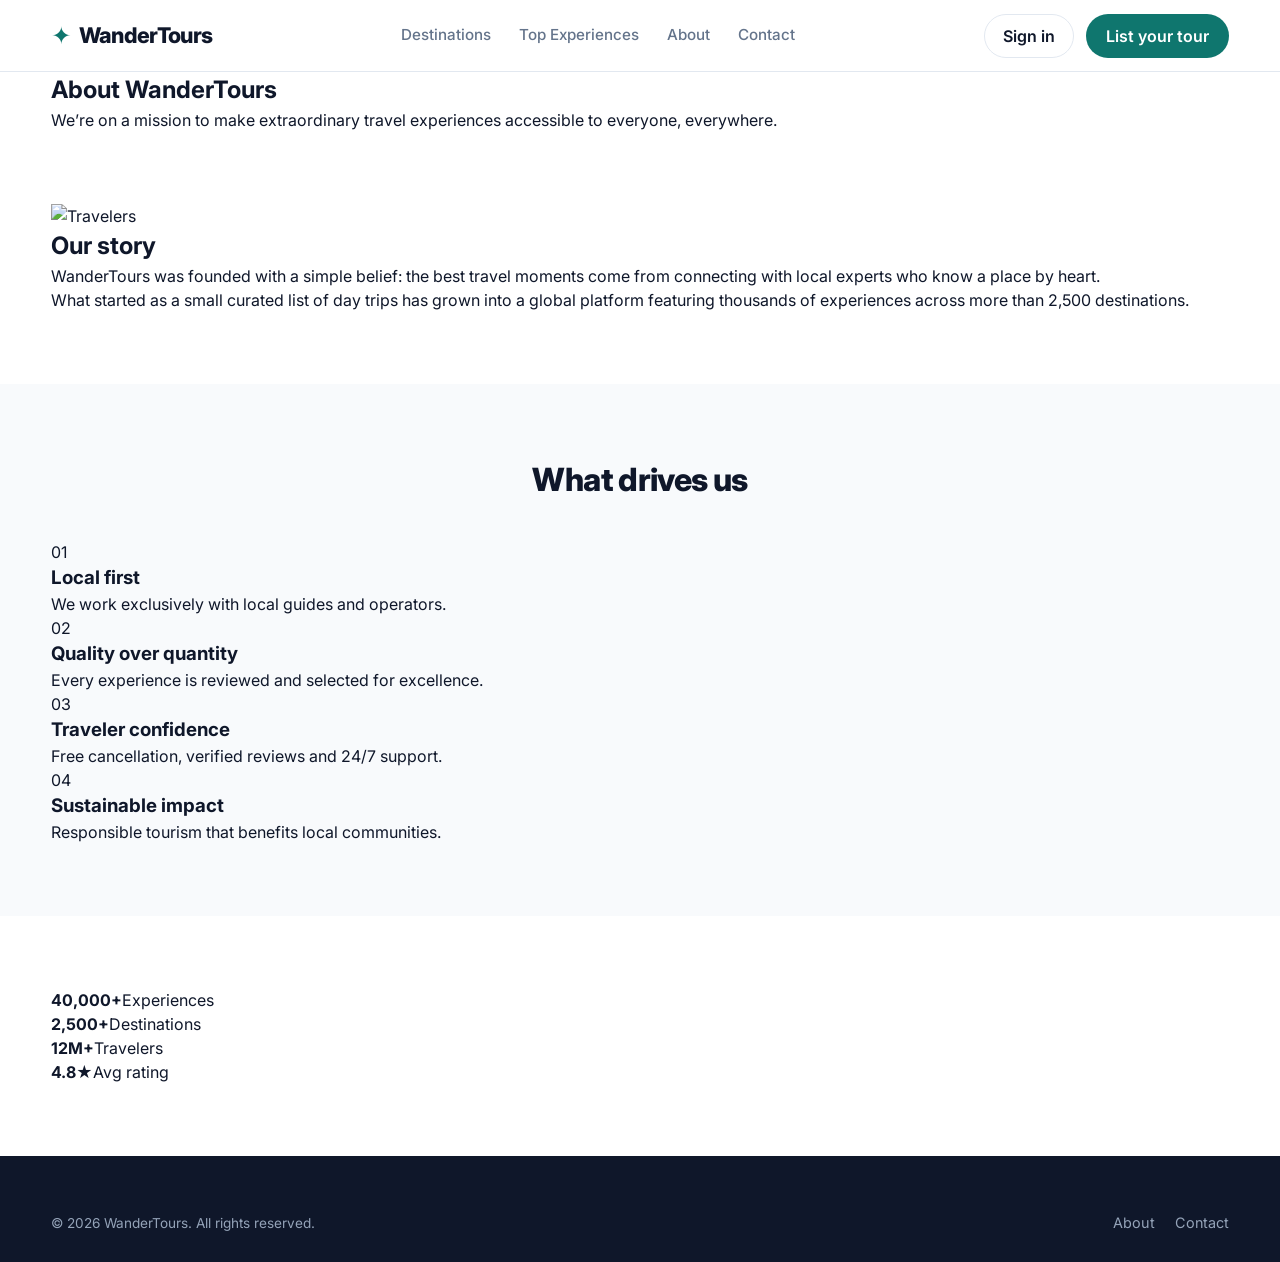
==== about.html @ 103e8730 "Add premium About Us page" ====
<!DOCTYPE html>
<html lang="en">
<head>
  <meta charset="UTF-8" />
  <meta name="viewport" content="width=device-width, initial-scale=1.0" />
  <title>About Us – WanderTours</title>
  <link href="https://fonts.googleapis.com/css2?family=Inter:wght@400;500;600;700;800&display=swap" rel="stylesheet" />
  <link rel="stylesheet" href="css/styles.css" />
</head>
<body>
  <header class="header">
    <div class="container header-inner">
      <a href="index.html" class="logo"><span class="logo-icon">✦</span><span class="logo-text">WanderTours</span></a>
      <nav class="nav" id="nav">
        <a href="index.html#destinations">Destinations</a>
        <a href="index.html#featured">Top Experiences</a>
        <a href="about.html">About</a>
        <a href="contact.html">Contact</a>
      </nav>
      <div class="header-actions">
        <a href="#" class="btn-outline">Sign in</a>
        <a href="#" class="btn-primary">List your tour</a>
        <button class="mobile-menu-btn" id="mobile-menu-btn"><span></span><span></span><span></span></button>
      </div>
    </div>
  </header>
  <section class="page-hero">
    <div class="container">
      <h1>About WanderTours</h1>
      <p>We’re on a mission to make extraordinary travel experiences accessible to everyone, everywhere.</p>
    </div>
  </section>
  <section class="section">
    <div class="container">
      <div class="about-story">
        <div><img src="https://images.unsplash.com/photo-1469854523086-cc02fe5d8800?auto=format&fit=crop&w=900&q=80" alt="Travelers" /></div>
        <div>
          <h2>Our story</h2>
          <p>WanderTours was founded with a simple belief: the best travel moments come from connecting with local experts who know a place by heart.</p>
          <p>What started as a small curated list of day trips has grown into a global platform featuring thousands of experiences across more than 2,500 destinations.</p>
        </div>
      </div>
    </div>
  </section>
  <section class="section section-alt">
    <div class="container">
      <div class="section-header center"><h2>What drives us</h2></div>
      <div class="values-grid">
        <div class="value-card"><div class="num">01</div><h3>Local first</h3><p>We work exclusively with local guides and operators.</p></div>
        <div class="value-card"><div class="num">02</div><h3>Quality over quantity</h3><p>Every experience is reviewed and selected for excellence.</p></div>
        <div class="value-card"><div class="num">03</div><h3>Traveler confidence</h3><p>Free cancellation, verified reviews and 24/7 support.</p></div>
        <div class="value-card"><div class="num">04</div><h3>Sustainable impact</h3><p>Responsible tourism that benefits local communities.</p></div>
      </div>
    </div>
  </section>
  <section class="section">
    <div class="container">
      <div class="stats-bar">
        <div class="stat"><strong>40,000+</strong><span>Experiences</span></div>
        <div class="stat"><strong>2,500+</strong><span>Destinations</span></div>
        <div class="stat"><strong>12M+</strong><span>Travelers</span></div>
        <div class="stat"><strong>4.8★</strong><span>Avg rating</span></div>
      </div>
    </div>
  </section>
  <footer class="footer">
    <div class="container">
      <div class="footer-bottom" style="border:none; padding-top:0;">
        <p>© 2026 WanderTours. All rights reserved.</p>
        <div class="footer-links"><a href="about.html">About</a><a href="contact.html">Contact</a></div>
      </div>
    </div>
  </footer>
  <script>
    document.getElementById('mobile-menu-btn')?.addEventListener('click', () => {
      const nav = document.getElementById('nav');
      nav.style.display = nav.style.display === 'flex' ? 'none' : 'flex';
      nav.style.flexDirection = 'column'; nav.style.position = 'absolute'; nav.style.top = '76px';
      nav.style.left = '0'; nav.style.right = '0'; nav.style.background = 'white'; nav.style.padding = '20px'; nav.style.zIndex = '99';
    });
  </script>
</body>
</html>
---- css/styles.css ----
/* ========== RESET & BASE ========== */
*, *::before, *::after { box-sizing: border-box; margin: 0; padding: 0; }
:root {
  --primary: #0f766e;
  --primary-dark: #0d9488;
  --primary-light: #ccfbf1;
  --accent: #f97316;
  --text: #0f172a;
  --text-muted: #64748b;
  --bg: #ffffff;
  --bg-alt: #f8fafc;
  --border: #e2e8f0;
  --radius: 12px;
  --shadow: 0 4px 20px rgba(15, 23, 42, 0.08);
  --shadow-lg: 0 12px 40px rgba(15, 23, 42, 0.12);
  --header-h: 72px;
}
html { scroll-behavior: smooth; }
body {
  font-family: 'Inter', system-ui, -apple-system, sans-serif;
  color: var(--text);
  background: var(--bg);
  line-height: 1.5;
  -webkit-font-smoothing: antialiased;
}
img { max-width: 100%; display: block; }
a { color: inherit; text-decoration: none; }
button, input, select { font: inherit; }
.container { width: min(1200px, 92%); margin-inline: auto; }

/* ========== BUTTONS ========== */
.btn-primary {
  display: inline-flex; align-items: center; gap: 8px;
  background: var(--primary); color: white;
  padding: 10px 20px; border-radius: 999px;
  font-weight: 600; border: none; cursor: pointer;
  transition: background 0.2s, transform 0.15s;
}
.btn-primary:hover { background: var(--primary-dark); }
.btn-outline {
  display: inline-flex; align-items: center; gap: 8px;
  background: transparent; color: var(--text);
  padding: 9px 18px; border-radius: 999px;
  font-weight: 600; border: 1.5px solid var(--border);
  cursor: pointer; transition: all 0.2s;
}
.btn-outline:hover { border-color: var(--primary); color: var(--primary); }
.btn-ghost {
  background: none; border: none; cursor: pointer;
  color: var(--text); padding: 8px; border-radius: 8px;
}
.btn-ghost:hover { background: var(--bg-alt); }
.btn-lg { padding: 14px 28px; font-size: 1.05rem; }
.btn-search {
  display: flex; align-items: center; justify-content: center; gap: 8px;
  background: var(--primary); color: white;
  padding: 14px 28px; border: none; border-radius: 999px;
  font-weight: 700; cursor: pointer; white-space: nowrap;
  transition: background 0.2s;
}
.btn-search:hover { background: var(--primary-dark); }

/* ========== HEADER ========== */
.header {
  position: sticky; top: 0; z-index: 100;
  background: rgba(255,255,255,0.92);
  backdrop-filter: blur(12px);
  border-bottom: 1px solid var(--border);
  height: var(--header-h);
}
.header-inner {
  display: flex; align-items: center; justify-content: space-between;
  height: 100%;
}
.logo {
  display: flex; align-items: center; gap: 8px;
  font-weight: 800; font-size: 1.35rem; letter-spacing: -0.03em;
}
.logo-icon { color: var(--primary); font-size: 1.5rem; }
.nav { display: flex; gap: 28px; }
.nav a {
  font-weight: 500; font-size: 0.95rem; color: var(--text-muted);
  transition: color 0.2s;
}
.nav a:hover { color: var(--primary); }
.header-actions { display: flex; align-items: center; gap: 12px; }
.mobile-menu-btn {
  display: none; flex-direction: column; gap: 5px;
  background: none; border: none; cursor: pointer; padding: 6px;
}
.mobile-menu-btn span {
  display: block; width: 22px; height: 2px; background: var(--text);
  border-radius: 2px;
}

/* ========== HERO ========== */
.hero {
  position: relative;
  min-height: 580px;
  display: flex; align-items: center;
  padding: 60px 0 80px;
  overflow: hidden;
}
.hero-bg {
  position: absolute; inset: 0;
  background:
    linear-gradient(135deg, rgba(15, 118, 110, 0.85) 0%, rgba(13, 148, 136, 0.7) 50%, rgba(15, 23, 42, 0.6) 100%),
    url('https://images.unsplash.com/photo-1488646953015-11bdad4d6754?auto=format&fit=crop&w=1600&q=80') center/cover;
  z-index: 0;
}
.hero-content {
  position: relative; z-index: 1;
  color: white; max-width: 720px;
}
.hero h1 {
  font-size: clamp(2.2rem, 5vw, 3.4rem);
  font-weight: 800; line-height: 1.15;
  letter-spacing: -0.03em; margin-bottom: 16px;
}
.hero-subtitle {
  font-size: 1.15rem; opacity: 0.92; margin-bottom: 32px;
  max-width: 520px;
}
.search-card {
  display: flex; flex-wrap: wrap; gap: 12px;
  background: white; border-radius: 16px;
  padding: 12px; box-shadow: var(--shadow-lg);
  margin-bottom: 36px;
}
.search-field {
  flex: 1 1 160px; position: relative;
  padding: 8px 14px;
}
.search-field label {
  display: block; font-size: 0.7rem; font-weight: 600;
  text-transform: uppercase; letter-spacing: 0.04em;
  color: var(--text-muted); margin-bottom: 2px;
}
.search-field input,
.search-field select {
  width: 100%; border: none; outline: none;
  font-size: 0.95rem; color: var(--text);
  background: transparent;
}
.suggestions {
  position: absolute; top: 100%; left: 0; right: 0;
  background: white; border-radius: 10px;
  box-shadow: var(--shadow-lg); z-index: 20;
  display: none; max-height: 240px; overflow-y: auto;
}
.suggestions.show { display: block; }
.suggestion-item {
  padding: 10px 14px; cursor: pointer; font-size: 0.9rem;
  color: var(--text);
}
.suggestion-item:hover { background: var(--primary-light); color: var(--primary); }
.hero-stats {
  display: flex; gap: 32px; flex-wrap: wrap;
  font-size: 0.95rem; opacity: 0.95;
}
.hero-stats strong { font-weight: 700; margin-right: 4px; }

/* ========== SECTIONS ========== */
.section { padding: 72px 0; }
.section-alt { background: var(--bg-alt); }
.section-header {
  display: flex; align-items: flex-end; justify-content: space-between;
  margin-bottom: 36px; gap: 16px; flex-wrap: wrap;
}
.section-header.center { flex-direction: column; align-items: center; text-align: center; }
.section-header h2 {
  font-size: clamp(1.6rem, 3vw, 2rem);
  font-weight: 800; letter-spacing: -0.02em;
}
.section-sub { color: var(--text-muted); max-width: 480px; margin-top: 8px; }
.see-all { font-weight: 600; color: var(--primary); font-size: 0.95rem; }
.see-all:hover { text-decoration: underline; }

/* ========== DESTINATIONS ========== */
.destinations-grid {
  display: grid;
  grid-template-columns: repeat(auto-fill, minmax(200px, 1fr));
  gap: 20px;
}
.dest-card {
  position: relative; border-radius: var(--radius);
  overflow: hidden; aspect-ratio: 3/4;
  cursor: pointer; transition: transform 0.25s, box-shadow 0.25s;
}
.dest-card:hover { transform: translateY(-4px); box-shadow: var(--shadow-lg); }
.dest-card img { width: 100%; height: 100%; object-fit: cover; }
.dest-card .overlay {
  position: absolute; inset: 0;
  background: linear-gradient(to top, rgba(0,0,0,0.7) 0%, transparent 55%);
  display: flex; flex-direction: column; justify-content: flex-end;
  padding: 18px;
  color: white;
}
.dest-card h3 { font-size: 1.15rem; font-weight: 700; }
.dest-card span { font-size: 0.85rem; opacity: 0.9; }

/* ========== CATEGORIES ========== */
.categories-scroll {
  display: flex; gap: 14px; overflow-x: auto;
  padding-bottom: 8px; scrollbar-width: thin;
}
.cat-chip {
  flex-shrink: 0;
  display: flex; flex-direction: column; align-items: center; gap: 10px;
  padding: 18px 22px; background: white;
  border: 1.5px solid var(--border); border-radius: 14px;
  cursor: pointer; transition: all 0.2s;
  min-width: 110px;
}
.cat-chip:hover, .cat-chip.active {
  border-color: var(--primary); background: var(--primary-light);
  color: var(--primary);
}
.cat-chip .icon { font-size: 1.6rem; }
.cat-chip span { font-weight: 600; font-size: 0.9rem; }

/* ========== TOURS GRID ========== */
.filters { display: flex; gap: 8px; flex-wrap: wrap; }
.filter-chip {
  padding: 7px 16px; border-radius: 999px;
  border: 1.5px solid var(--border); background: white;
  font-weight: 500; font-size: 0.875rem; cursor: pointer;
  transition: all 0.2s;
}
.filter-chip:hover, .filter-chip.active {
  background: var(--primary); color: white; border-color: var(--primary);
}
.tours-grid {
  display: grid;
  grid-template-columns: repeat(auto-fill, minmax(280px, 1fr));
  gap: 24px;
}
.tour-card {
  background: white; border-radius: var(--radius);
  overflow: hidden; border: 1px solid var(--border);
  transition: transform 0.25s, box-shadow 0.25s;
  cursor: pointer;
}
.tour-card:hover { transform: translateY(-5px); box-shadow: var(--shadow-lg); }
.tour-card .img-wrap {
  position: relative; aspect-ratio: 16/10; overflow: hidden;
}
.tour-card img { width: 100%; height: 100%; object-fit: cover; transition: transform 0.4s; }
.tour-card:hover img { transform: scale(1.05); }
.tour-card .badge {
  position: absolute; top: 12px; left: 12px;
  background: white; color: var(--text);
  font-size: 0.7rem; font-weight: 700;
  padding: 4px 10px; border-radius: 999px;
  text-transform: uppercase; letter-spacing: 0.03em;
}
.tour-card .body { padding: 16px 18px 20px; }
.tour-card .location {
  font-size: 0.8rem; color: var(--text-muted);
  margin-bottom: 6px; display: flex; align-items: center; gap: 4px;
}
.tour-card h3 {
  font-size: 1.05rem; font-weight: 700; line-height: 1.35;
  margin-bottom: 10px;
  display: -webkit-box; -webkit-line-clamp: 2; -webkit-box-orient: vertical;
  overflow: hidden;
}
.tour-card .meta {
  display: flex; align-items: center; gap: 8px;
  font-size: 0.85rem; color: var(--text-muted); margin-bottom: 12px;
}
.tour-card .rating { color: #f59e0b; font-weight: 600; }
.tour-card .price-row {
  display: flex; align-items: baseline; justify-content: space-between;
}
.tour-card .price {
  font-size: 1.15rem; font-weight: 800; color: var(--text);
}
.tour-card .price span { font-size: 0.8rem; font-weight: 500; color: var(--text-muted); }
.tour-card .duration { font-size: 0.8rem; color: var(--text-muted); }
.center-cta { text-align: center; margin-top: 40px; }

/* ========== FEATURES ========== */
.features-grid {
  display: grid;
  grid-template-columns: repeat(auto-fit, minmax(220px, 1fr));
  gap: 24px;
}
.feature-card {
  background: white; border-radius: var(--radius);
  padding: 28px 24px; text-align: center;
  border: 1px solid var(--border);
}
.feature-icon { font-size: 2rem; margin-bottom: 14px; }
.feature-card h3 { font-size: 1.1rem; font-weight: 700; margin-bottom: 8px; }
.feature-card p { font-size: 0.9rem; color: var(--text-muted); line-height: 1.55; }

/* ========== NEWSLETTER ========== */
.newsletter {
  background: linear-gradient(135deg, var(--primary) 0%, #0d9488 100%);
  color: white; padding: 56px 0;
}
.newsletter-inner {
  display: flex; align-items: center; justify-content: space-between;
  gap: 32px; flex-wrap: wrap;
}
.newsletter h2 { font-size: 1.6rem; font-weight: 800; margin-bottom: 6px; }
.newsletter p { opacity: 0.9; }
.newsletter-form {
  display: flex; gap: 10px; flex-wrap: wrap;
}
.newsletter-form input {
  padding: 12px 18px; border-radius: 999px; border: none;
  min-width: 260px; font-size: 0.95rem;
}
.newsletter-form .btn-primary {
  background: white; color: var(--primary);
}
.newsletter-form .btn-primary:hover { background: #f0fdfa; }

/* ========== FOOTER ========== */
.footer {
  background: #0f172a; color: #94a3b8;
  padding: 56px 0 28px;
}
.footer-grid {
  display: grid;
  grid-template-columns: 2fr 1fr 1fr 1fr;
  gap: 40px; margin-bottom: 40px;
}
.footer-brand .logo { color: white; margin-bottom: 12px; }
.footer-brand p { font-size: 0.9rem; max-width: 260px; }
.footer h4 {
  color: white; font-size: 0.9rem; font-weight: 700;
  margin-bottom: 14px; text-transform: uppercase; letter-spacing: 0.04em;
}
.footer ul { list-style: none; }
.footer li { margin-bottom: 8px; }
.footer a { font-size: 0.9rem; transition: color 0.2s; }
.footer a:hover { color: white; }
.footer-bottom {
  display: flex; justify-content: space-between; align-items: center;
  padding-top: 24px; border-top: 1px solid #1e293b;
  font-size: 0.85rem; flex-wrap: wrap; gap: 12px;
}
.footer-links { display: flex; gap: 20px; }

/* ========== MODAL ========== */
.modal {
  position: fixed; inset: 0; z-index: 200;
  display: flex; align-items: center; justify-content: center;
  opacity: 0; visibility: hidden; transition: all 0.25s;
}
.modal.open { opacity: 1; visibility: visible; }
.modal-backdrop {
  position: absolute; inset: 0; background: rgba(15,23,42,0.6);
  backdrop-filter: blur(4px);
}
.modal-content {
  position: relative; background: white;
  border-radius: 16px; max-width: 640px; width: 92%;
  max-height: 90vh; overflow-y: auto;
  box-shadow: var(--shadow-lg);
  transform: translateY(20px); transition: transform 0.25s;
}
.modal.open .modal-content { transform: translateY(0); }
.modal-close {
  position: absolute; top: 12px; right: 16px;
  background: white; border: none; font-size: 1.6rem;
  width: 36px; height: 36px; border-radius: 50%;
  cursor: pointer; z-index: 2; box-shadow: var(--shadow);
}
.modal-body-img {
  width: 100%; aspect-ratio: 16/9; object-fit: cover;
  border-radius: 16px 16px 0 0;
}
.modal-body-content { padding: 24px 28px 32px; }
.modal-body-content h2 { font-size: 1.5rem; font-weight: 800; margin-bottom: 8px; }
.modal-meta { display: flex; gap: 16px; flex-wrap: wrap; margin-bottom: 16px; font-size: 0.9rem; color: var(--text-muted); }
.modal-desc { color: var(--text-muted); line-height: 1.6; margin-bottom: 24px; }
.modal-price-row {
  display: flex; align-items: center; justify-content: space-between;
  gap: 16px; flex-wrap: wrap;
}
.modal-price { font-size: 1.5rem; font-weight: 800; }
.modal-price span { font-size: 0.9rem; font-weight: 500; color: var(--text-muted); }

/* ========== RESPONSIVE ========== */
@media (max-width: 900px) {
  .nav { display: none; }
  .mobile-menu-btn { display: flex; }
  .footer-grid { grid-template-columns: 1fr 1fr; }
}
@media (max-width: 600px) {
  .hero { min-height: auto; padding: 40px 0 56px; }
  .search-card { flex-direction: column; }
  .search-field { flex: 1 1 auto; }
  .btn-search { width: 100%; }
  .header-actions .btn-outline,
  .header-actions .btn-primary { display: none; }
  .footer-grid { grid-template-columns: 1fr; gap: 28px; }
  .newsletter-form input { min-width: 100%; }
}
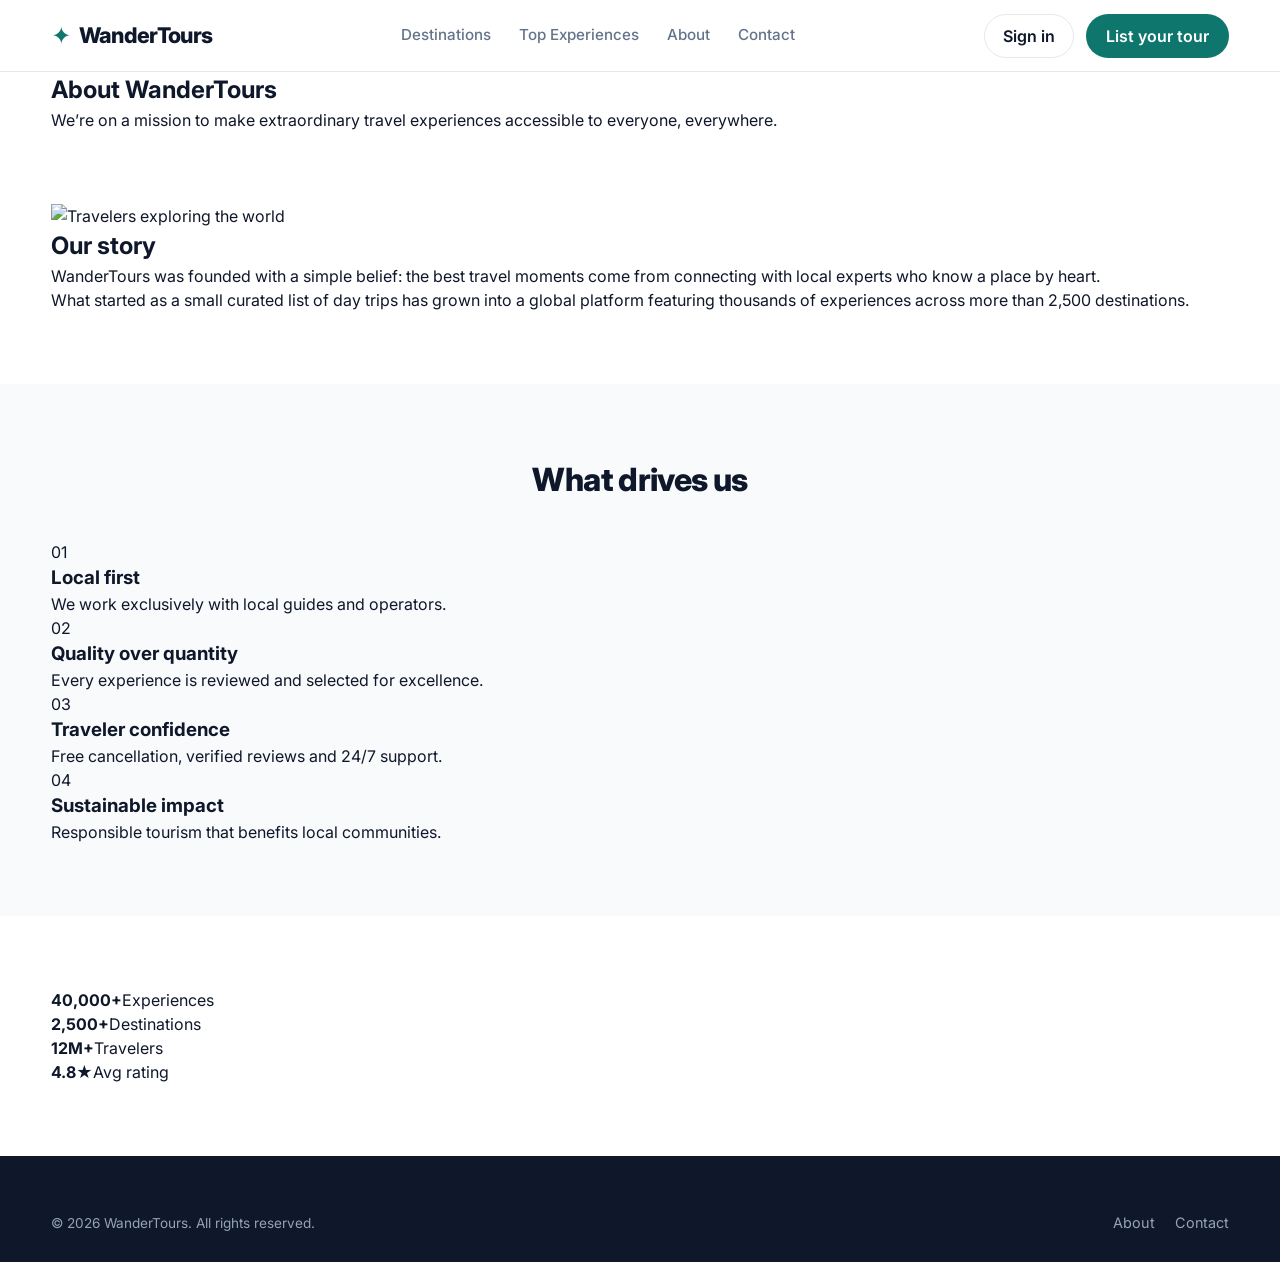
==== commit d21b59b7: "Update About page with better Unsplash travel image" ====
--- a/about.html
+++ b/about.html
@@ -33,7 +33,7 @@
   <section class="section">
     <div class="container">
       <div class="about-story">
-        <div><img src="https://images.unsplash.com/photo-1469854523086-cc02fe5d8800?auto=format&fit=crop&w=900&q=80" alt="Travelers" /></div>
+        <div><img src="https://images.unsplash.com/photo-1488646953015-11bdad4d6754?auto=format&fit=crop&w=1200&q=85" alt="Travelers exploring the world" /></div>
         <div>
           <h2>Our story</h2>
           <p>WanderTours was founded with a simple belief: the best travel moments come from connecting with local experts who know a place by heart.</p>
